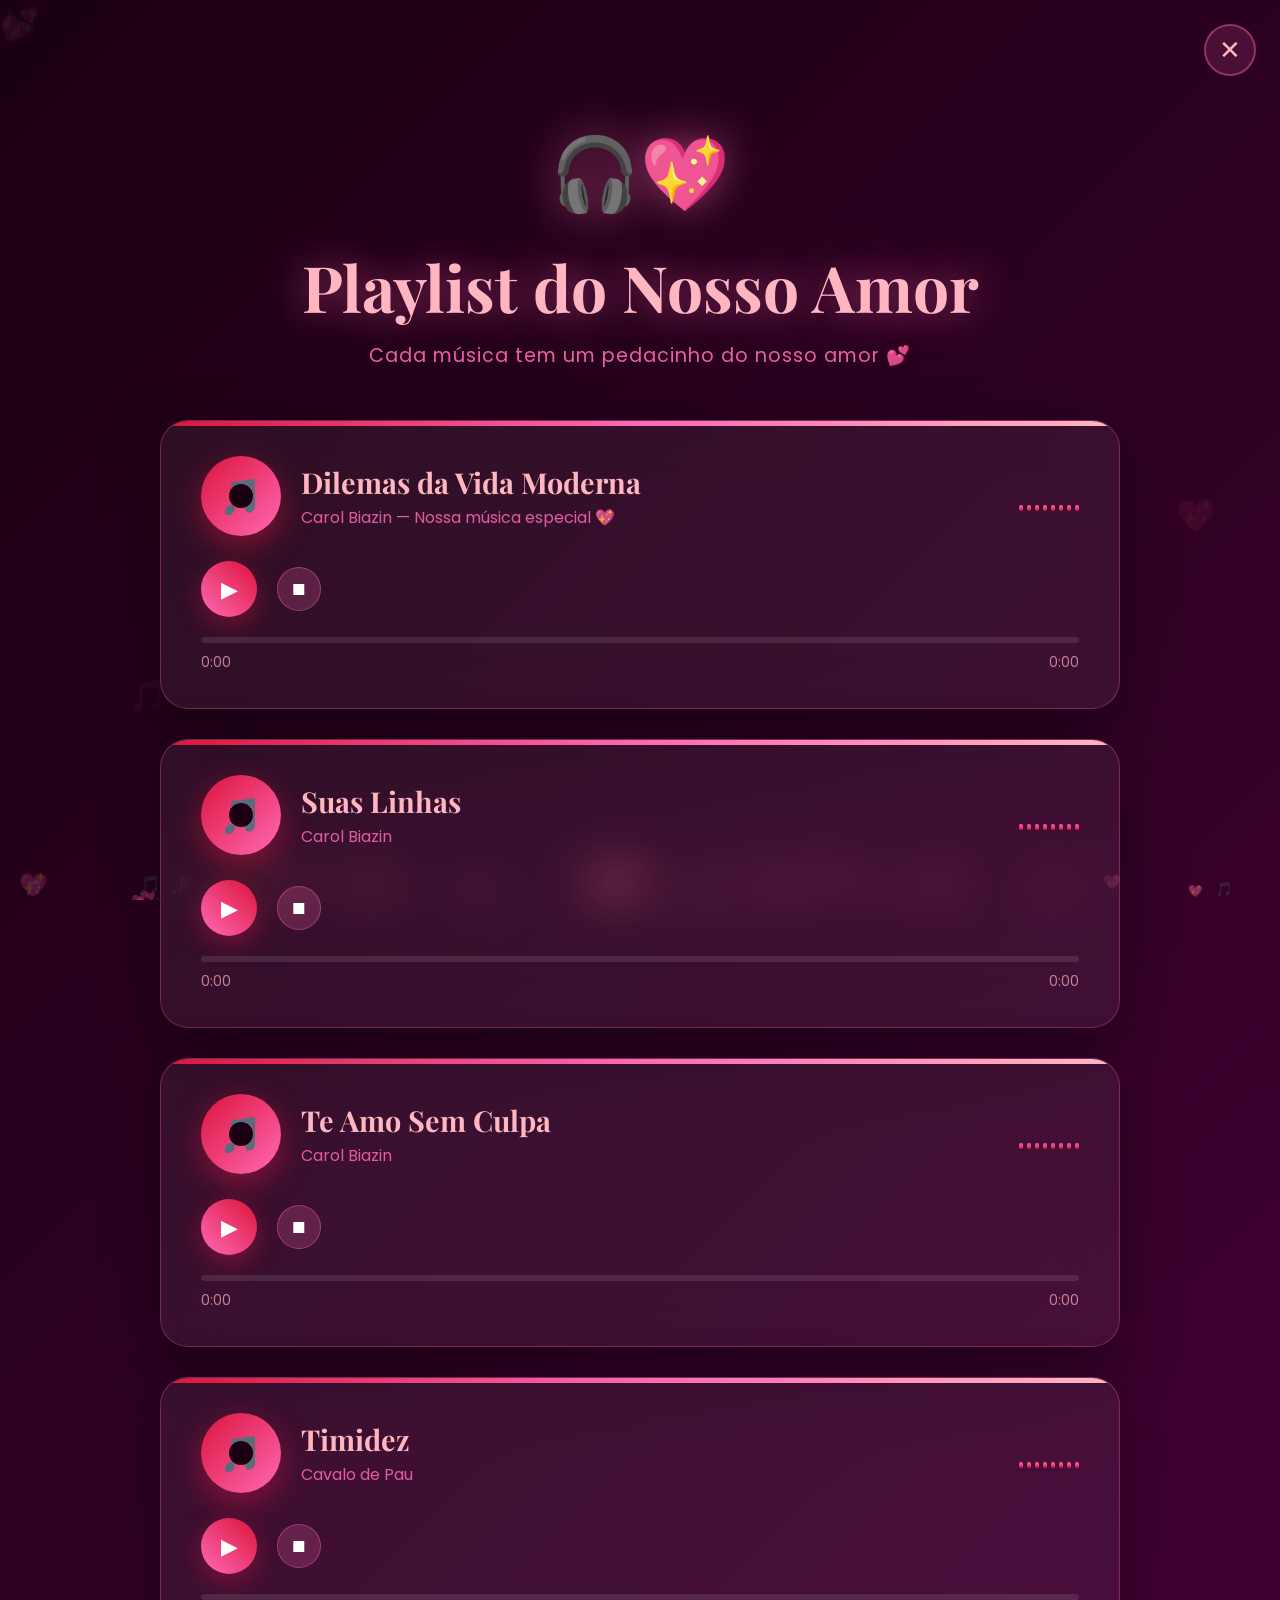
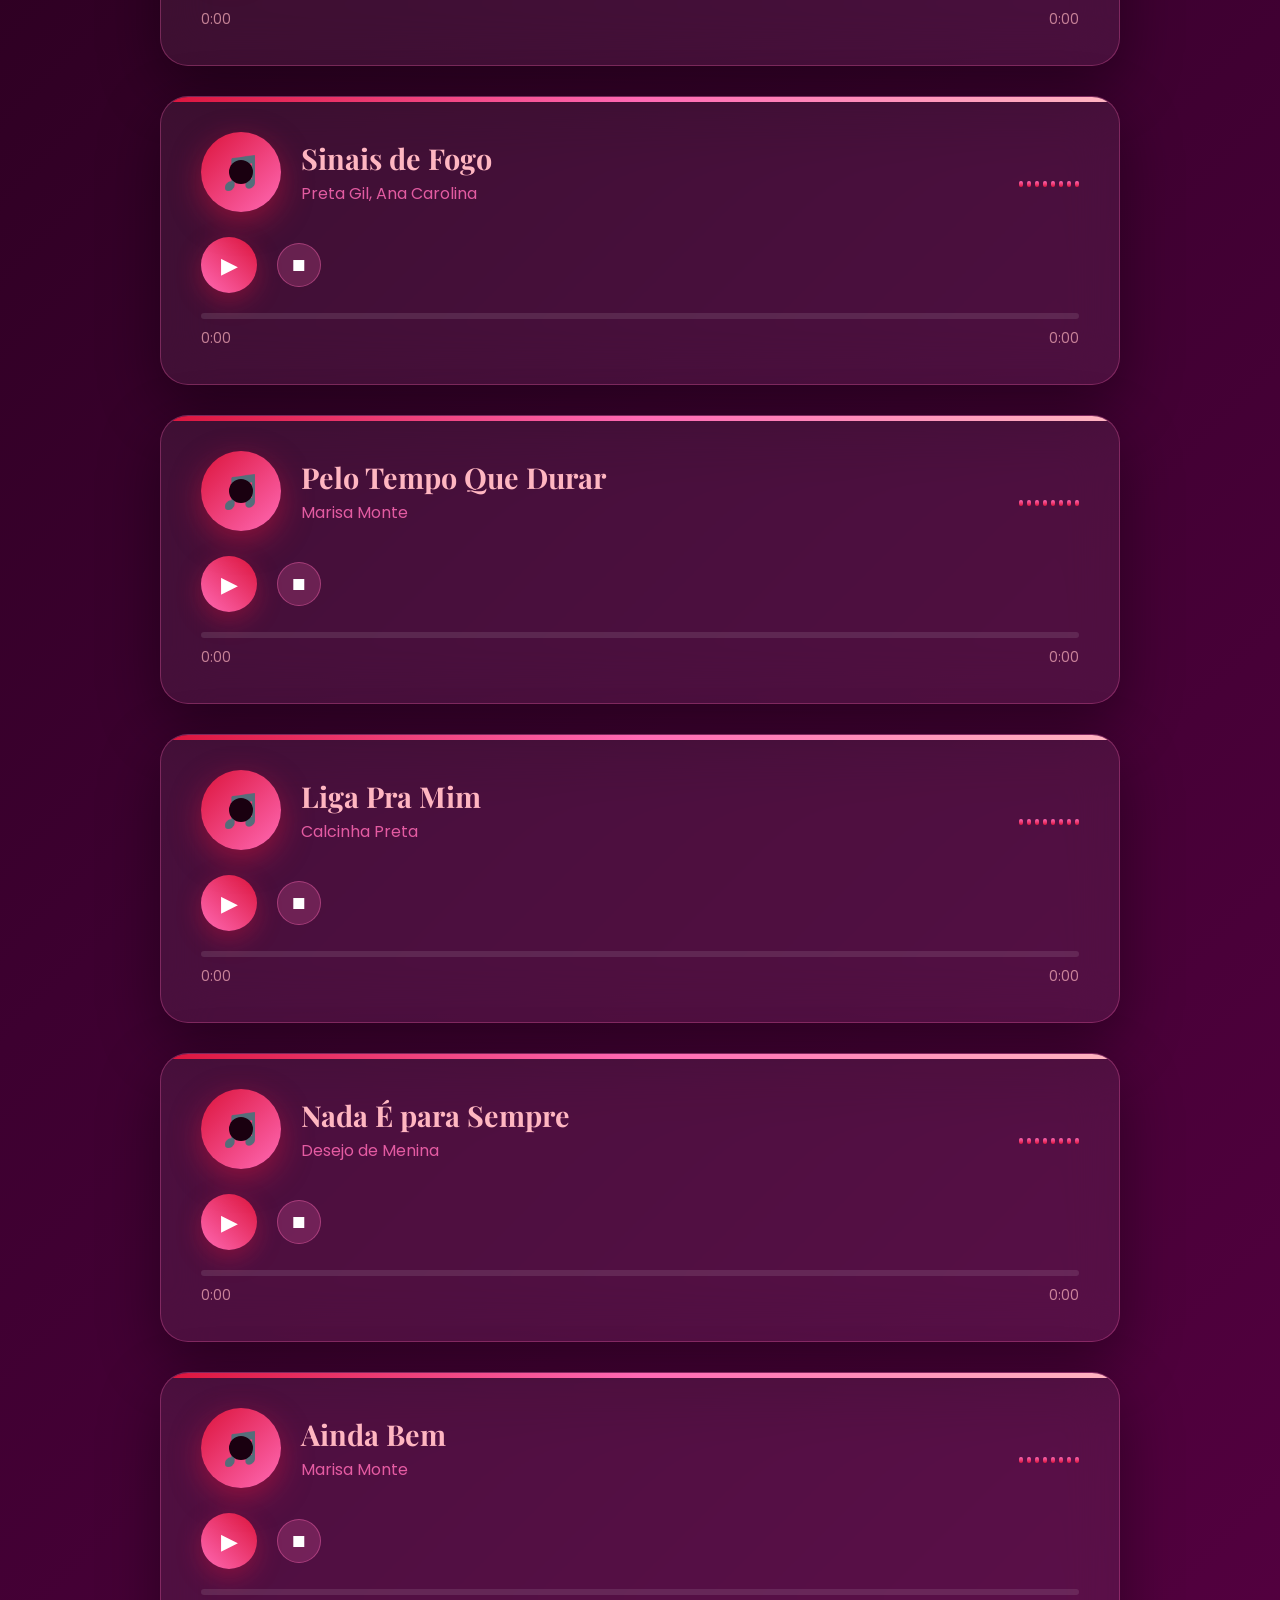
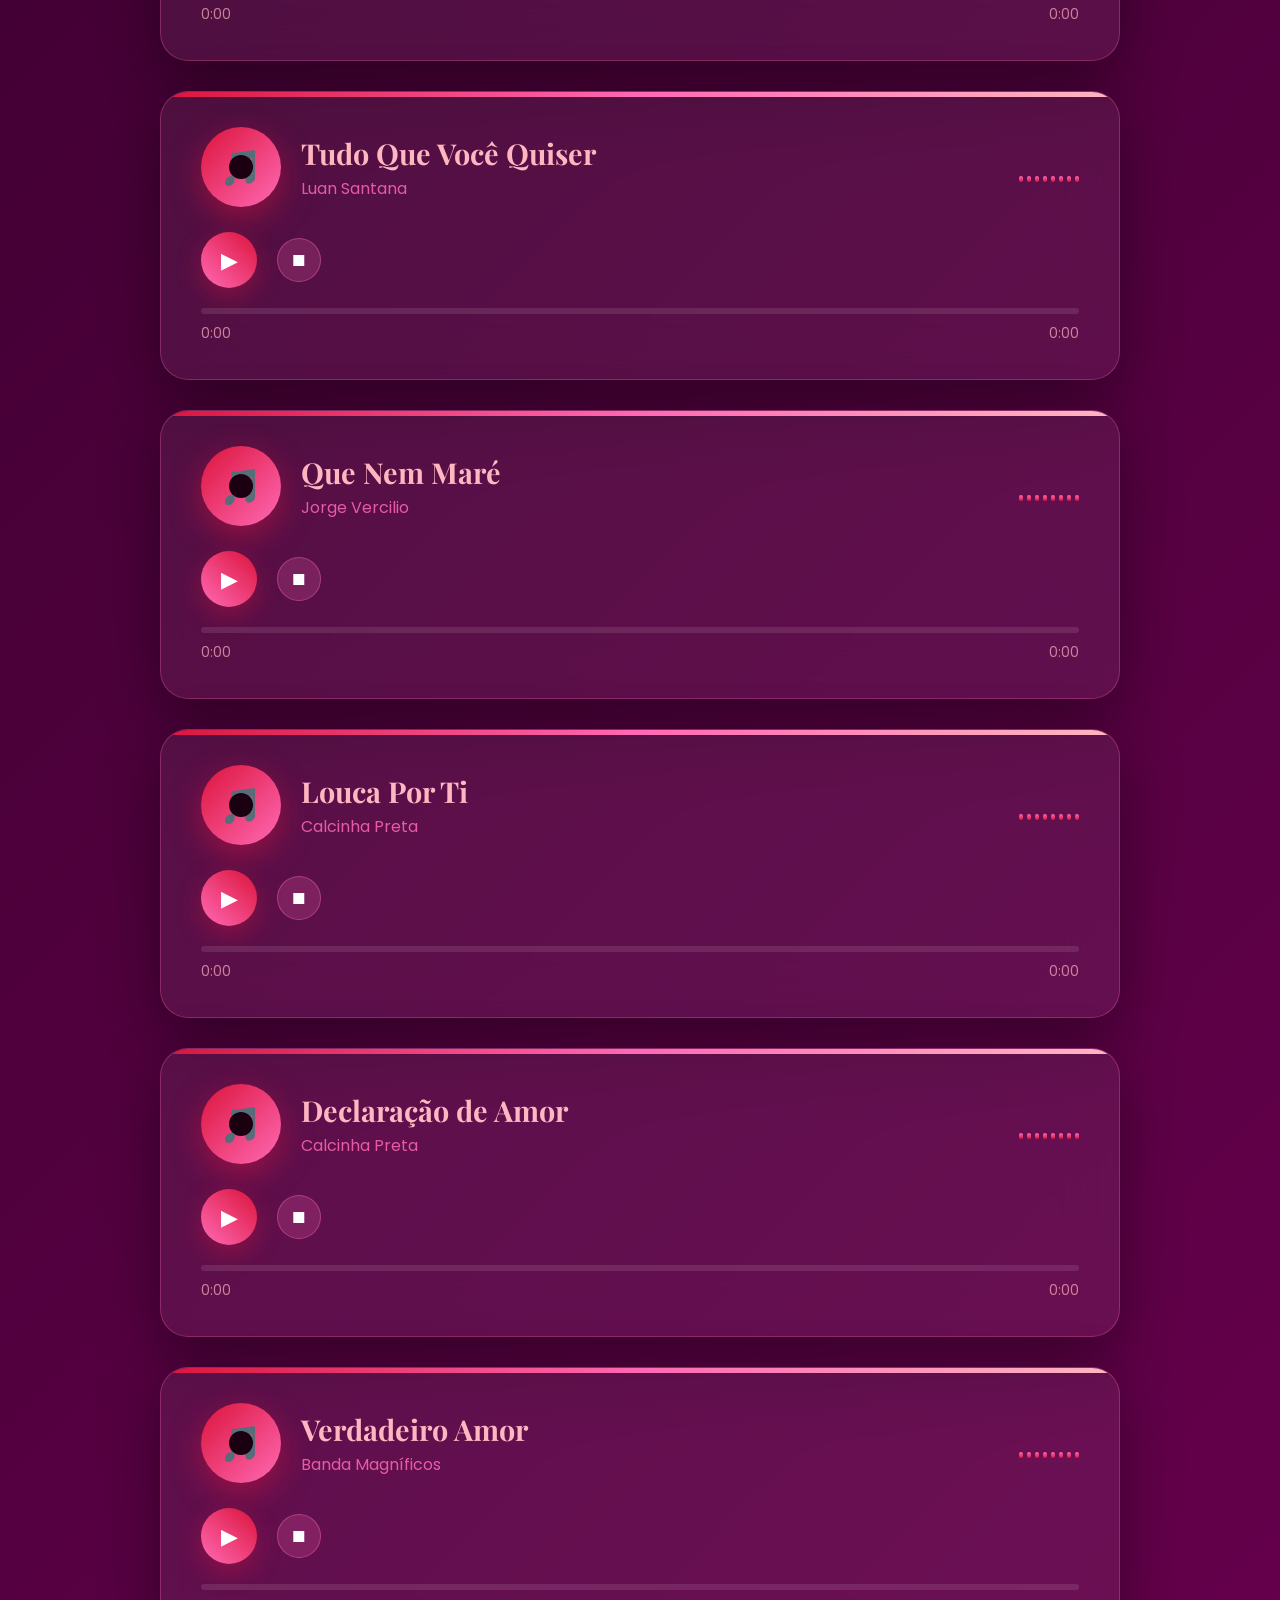
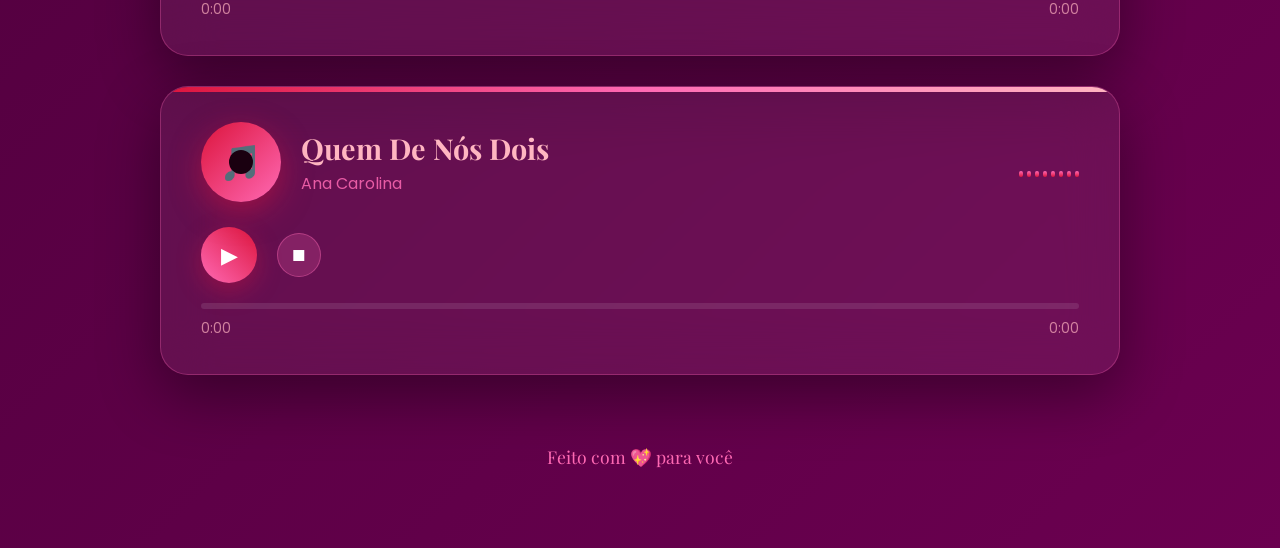
==== playlist-carol-biazin.html @ d5784781 "Add files via upload" ====
<!DOCTYPE html>
<html lang="pt-BR">
<head>
    <meta charset="UTF-8">
    <meta name="viewport" content="width=device-width, initial-scale=1.0">
    <title>Playlist do Nosso Amor 🎵💖</title>
    <link href="https://fonts.googleapis.com/css2?family=Playfair+Display:wght@400;700&family=Poppins:wght@300;400;600&display=swap" rel="stylesheet">
    <style>
        * {
            margin: 0;
            padding: 0;
            box-sizing: border-box;
        }

        body {  
            font-family: 'Poppins', sans-serif;
            background: linear-gradient(135deg, #1a0010 0%, #3d0030 40%, #6b0050 100%);
            min-height: 100vh;
            overflow-x: hidden;
            position: relative;
            color: #FFE4E1;
        }

        #bg-canvas {
            position: fixed;
            top: 0;
            left: 0;
            width: 100%;
            height: 100%;
            z-index: 0;
            pointer-events: none;
        }

        .container {
            position: relative;
            z-index: 2;
            max-width: 1000px;
            margin: 0 auto;
            padding: 40px 20px;
        }

        .close-btn {
            position: fixed;
            top: 24px;
            right: 24px;
            width: 52px;
            height: 52px;
            border-radius: 50%;
            background: rgba(255, 105, 180, 0.15);
            border: 2px solid rgba(255, 105, 180, 0.4);
            color: #FFB6C1;
            font-size: 1.6rem;
            cursor: pointer;
            display: flex;
            align-items: center;
            justify-content: center;
            transition: all 0.35s cubic-bezier(0.4, 0, 0.2, 1);
            z-index: 100;
            text-decoration: none;
            backdrop-filter: blur(10px);
        }

        .close-btn:hover {
            background: rgba(220, 20, 60, 0.4);
            border-color: rgba(255, 105, 180, 0.8);
            transform: scale(1.15) rotate(90deg);
            box-shadow: 0 0 30px rgba(220, 20, 60, 0.5);
            color: #fff;
        }

        .playlist-header {
            text-align: center;
            padding: 80px 20px 50px;
            animation: fadeInDown 1s ease both;
        }

        .playlist-header h1 {
            font-family: 'Playfair Display', serif;
            font-size: clamp(2.5rem, 7vw, 4rem);
            color: #FFB6C1;
            text-shadow: 0 0 40px rgba(255, 105, 180, 0.6);
            margin-bottom: 12px;
        }

        .playlist-header p {
            font-size: 1.2rem;
            color: #FF69B4;
            opacity: 0.9;
            letter-spacing: 1px;
        }

        .heart-icon {
            font-size: 4.5rem;
            margin-bottom: 16px;
            animation: heartbeat 1.5s ease-in-out infinite;
            display: inline-block;
            filter: drop-shadow(0 0 20px rgba(255, 105, 180, 0.5));
        }

        @keyframes heartbeat {
            0%, 100% { transform: scale(1); }
            25% { transform: scale(1.15); }
            50% { transform: scale(1); }
            75% { transform: scale(1.08); }
        }

        @keyframes fadeInDown {
            from { opacity: 0; transform: translateY(-30px); }
            to { opacity: 1; transform: translateY(0); }
        }

        .featured-player {
            background: rgba(255, 255, 255, 0.06);
            backdrop-filter: blur(25px);
            border-radius: 28px;
            border: 1px solid rgba(255, 105, 180, 0.3);
            padding: 35px 40px;
            margin-bottom: 30px;
            animation: fadeInUp 0.9s 0.15s ease both;
            position: relative;
            overflow: hidden;
            box-shadow: 0 20px 60px rgba(0, 0, 0, 0.4);
        }

        .featured-player::before {
            content: '';
            position: absolute;
            top: 0;
            left: 0;
            right: 0;
            height: 5px;
            background: linear-gradient(90deg, #DC143C, #FF69B4, #FFB6C1, #FF69B4, #DC143C);
            background-size: 200% 100%;
            animation: shimmer 3s linear infinite;
        }

        @keyframes shimmer {
            0% { background-position: 200% 0; }
            100% { background-position: -200% 0; }
        }

        .featured-header {
            display: flex;
            align-items: center;
            gap: 20px;
            margin-bottom: 25px;
        }

        .featured-disc {
            width: 80px;
            height: 80px;
            border-radius: 50%;
            background: linear-gradient(135deg, #DC143C, #FF69B4);
            display: flex;
            align-items: center;
            justify-content: center;
            font-size: 2.2rem;
            box-shadow: 0 10px 30px rgba(220, 20, 60, 0.5);
            animation: spin 8s linear infinite;
            animation-play-state: paused;
            position: relative;
            flex-shrink: 0;
        }

        .featured-disc::after {
            content: '';
            position: absolute;
            width: 24px;
            height: 24px;
            border-radius: 50%;
            background: #1a0010;
        }

        .featured-disc.playing {
            animation-play-state: running;
        }

        @keyframes spin {
            from { transform: rotate(0deg); }
            to { transform: rotate(360deg); }
        }

        .featured-info h2 {
            font-family: 'Playfair Display', serif;
            font-size: 1.8rem;
            color: #FFB6C1;
            margin-bottom: 4px;
        }

        .featured-info p {
            color: #FF69B4;
            font-size: 1rem;
            opacity: 0.85;
        }

        .player-controls {
            display: flex;
            align-items: center;
            gap: 20px;
            margin-bottom: 20px;
        }

        .control-btn {
            width: 56px;
            height: 56px;
            border-radius: 50%;
            border: none;
            cursor: pointer;
            display: flex;
            align-items: center;
            justify-content: center;
            font-size: 1.4rem;
            transition: all 0.3s cubic-bezier(0.4, 0, 0.2, 1);
            background: linear-gradient(45deg, #FF69B4, #DC143C);
            color: white;
            box-shadow: 0 8px 25px rgba(220, 20, 60, 0.4);
        }

        .control-btn:hover {
            transform: scale(1.15);
            box-shadow: 0 12px 35px rgba(220, 20, 60, 0.6);
        }

        .control-btn:active {
            transform: scale(0.95);
        }

        .control-btn.secondary {
            width: 44px;
            height: 44px;
            font-size: 1.1rem;
            background: rgba(255, 105, 180, 0.2);
            border: 1px solid rgba(255, 105, 180, 0.4);
            box-shadow: none;
        }

        .control-btn.secondary:hover {
            background: rgba(220, 20, 60, 0.4);
            transform: scale(1.1);
        }

        .progress-container {
            width: 100%;
            height: 6px;
            background: rgba(255, 255, 255, 0.1);
            border-radius: 10px;
            overflow: hidden;
            cursor: pointer;
            position: relative;
        }

        .progress-bar {
            height: 100%;
            width: 0%;
            background: linear-gradient(90deg, #DC143C, #FF69B4);
            border-radius: 10px;
            transition: width 0.1s linear;
            position: relative;
        }

        .progress-bar::after {
            content: '';
            position: absolute;
            right: -6px;
            top: 50%;
            transform: translateY(-50%);
            width: 12px;
            height: 12px;
            border-radius: 50%;
            background: #FFB6C1;
            box-shadow: 0 0 10px rgba(255, 105, 180, 0.8);
            opacity: 0;
            transition: opacity 0.3s;
        }

        .progress-container:hover .progress-bar::after {
            opacity: 1;
        }

        .time-display {
            display: flex;
            justify-content: space-between;
            margin-top: 10px;
            font-size: 0.85rem;
            color: rgba(255, 179, 193, 0.7);
        }

        .visualizer {
            display: flex;
            align-items: flex-end;
            gap: 4px;
            height: 30px;
            margin-left: auto;
        }

        .bar {
            width: 4px;
            background: linear-gradient(to top, #DC143C, #FF69B4);
            border-radius: 4px;
            transition: height 0.15s ease;
            height: 6px;
        }

        .float-deco {
            position: fixed;
            font-size: 2rem;
            opacity: 0.08;
            pointer-events: none;
            z-index: 1;
            animation: float 8s ease-in-out infinite;
        }

        .float-deco:nth-child(1) { top: 10%; left: 5%; animation-delay: 0s; }
        .float-deco:nth-child(2) { top: 30%; right: 8%; animation-delay: 2s; }
        .float-deco:nth-child(3) { bottom: 20%; left: 10%; animation-delay: 4s; }
        .float-deco:nth-child(4) { bottom: 40%; right: 5%; animation-delay: 6s; }

        @keyframes float {
            0%, 100% { transform: translateY(0) rotate(0deg); }
            50% { transform: translateY(-30px) rotate(10deg); }
        }

        @keyframes fadeInUp {
            from { opacity: 0; transform: translateY(40px); }
            to { opacity: 1; transform: translateY(0); }
        }

        .page-footer {
            text-align: center;
            padding: 40px 20px;
            font-family: 'Playfair Display', serif;
            color: #FF69B4;
            font-size: 1.1rem;
            opacity: 0.7;
            animation: fadeInUp 1s 0.6s ease both;
        }

        @media (max-width: 768px) {
            .playlist-header {
                padding: 70px 16px 30px;
            }
            .container {
                padding: 20px 16px;
            }
            .featured-player {
                padding: 24px;
            }
            .featured-header {
                gap: 15px;
            }
            .featured-disc {
                width: 60px;
                height: 60px;
                font-size: 1.8rem;
            }
            .featured-info h2 {
                font-size: 1.4rem;
            }
            .close-btn {
                width: 44px;
                height: 44px;
                font-size: 1.3rem;
                top: 16px;
                right: 16px;
            }
        }
    </style>
</head>
<body>
    <canvas id="bg-canvas"></canvas>

    <a href="index.html" class="close-btn" title="Fechar">✕</a>

    <div class="float-deco">🎵</div>
    <div class="float-deco">💖</div>
    <div class="float-deco">🎶</div>
    <div class="float-deco">💕</div>

    <div class="container">
        <header class="playlist-header">
            <div class="heart-icon">🎧💖</div>
            <h1>Playlist do Nosso Amor</h1>
            <p>Cada música tem um pedacinho do nosso amor 💕</p>
        </header>

        <!-- Cada player agora usa classe "audio-player-block" em vez de IDs duplicados -->

        <section class="featured-player audio-player-block">
            <div class="featured-header">
                <div class="featured-disc">🎵</div>
                <div class="featured-info">
                    <h2>Dilemas da Vida Moderna</h2>
                    <p>Carol Biazin — Nossa música especial 💖</p>
                </div>
                <div class="visualizer">
                    <div class="bar"></div><div class="bar"></div><div class="bar"></div>
                    <div class="bar"></div><div class="bar"></div><div class="bar"></div>
                    <div class="bar"></div><div class="bar"></div>
                </div>
            </div>
            <div class="player-controls">
                <button class="control-btn play-pause-btn">▶</button>
                <button class="control-btn secondary stop-btn">⏹</button>
            </div>
            <div class="progress-container">
                <div class="progress-bar"></div>
            </div>
            <div class="time-display">
                <span class="current-time">0:00</span>
                <span class="duration-time">0:00</span>
            </div>
            <audio class="audio-el" src="./assets/musica1.mp3" preload="metadata"></audio>
        </section>

        <section class="featured-player audio-player-block">
            <div class="featured-header">
                <div class="featured-disc">🎵</div>
                <div class="featured-info">
                    <h2>Suas Linhas</h2>
                    <p>Carol Biazin</p>
                </div>
                <div class="visualizer">
                    <div class="bar"></div><div class="bar"></div><div class="bar"></div>
                    <div class="bar"></div><div class="bar"></div><div class="bar"></div>
                    <div class="bar"></div><div class="bar"></div>
                </div>
            </div>
            <div class="player-controls">
                <button class="control-btn play-pause-btn">▶</button>
                <button class="control-btn secondary stop-btn">⏹</button>
            </div>
            <div class="progress-container">
                <div class="progress-bar"></div>
            </div>
            <div class="time-display">
                <span class="current-time">0:00</span>
                <span class="duration-time">0:00</span>
            </div>
            <audio class="audio-el" src="./assets/YouTube_Carol-Biazin-Suas-Linhas_Media_Yb9rPuGVSrU_009_128k.mp3" preload="metadata"></audio>
        </section>

        <section class="featured-player audio-player-block">
            <div class="featured-header">
                <div class="featured-disc">🎵</div>
                <div class="featured-info">
                    <h2>Te Amo Sem Culpa</h2>
                    <p>Carol Biazin</p>
                </div>
                <div class="visualizer">
                    <div class="bar"></div><div class="bar"></div><div class="bar"></div>
                    <div class="bar"></div><div class="bar"></div><div class="bar"></div>
                    <div class="bar"></div><div class="bar"></div>
                </div>
            </div>
            <div class="player-controls">
                <button class="control-btn play-pause-btn">▶</button>
                <button class="control-btn secondary stop-btn">⏹</button>
            </div>
            <div class="progress-container">
                <div class="progress-bar"></div>
            </div>
            <div class="time-display">
                <span class="current-time">0:00</span>
                <span class="duration-time">0:00</span>
            </div>
            <audio class="audio-el" src="./assets/YouTube_Carol-Biazin-TE-AMO-SEM-CULPA_Media_8KY7Mg9UU-k_009_128k.mp3" preload="metadata"></audio>
        </section>

        <section class="featured-player audio-player-block">
            <div class="featured-header">
                <div class="featured-disc">🎵</div>
                <div class="featured-info">
                    <h2>Timidez</h2>
                    <p>Cavalo de Pau</p>
                </div>
                <div class="visualizer">
                    <div class="bar"></div><div class="bar"></div><div class="bar"></div>
                    <div class="bar"></div><div class="bar"></div><div class="bar"></div>
                    <div class="bar"></div><div class="bar"></div>
                </div>
            </div>
            <div class="player-controls">
                <button class="control-btn play-pause-btn">▶</button>
                <button class="control-btn secondary stop-btn">⏹</button>
            </div>
            <div class="progress-container">
                <div class="progress-bar"></div>
            </div>
            <div class="time-display">
                <span class="current-time">0:00</span>
                <span class="duration-time">0:00</span>
            </div>
            <audio class="audio-el" src="./assets/Timidez - Cavalo de Pau (128k).mp3" preload="metadata"></audio>
        </section>

        <section class="featured-player audio-player-block">
            <div class="featured-header">
                <div class="featured-disc">🎵</div>
                <div class="featured-info">
                    <h2>Sinais de Fogo</h2>
                    <p>Preta Gil, Ana Carolina</p>
                </div>
                <div class="visualizer">
                    <div class="bar"></div><div class="bar"></div><div class="bar"></div>
                    <div class="bar"></div><div class="bar"></div><div class="bar"></div>
                    <div class="bar"></div><div class="bar"></div>
                </div>
            </div>
            <div class="player-controls">
                <button class="control-btn play-pause-btn">▶</button>
                <button class="control-btn secondary stop-btn">⏹</button>
            </div>
            <div class="progress-container">
                <div class="progress-bar"></div>
            </div>
            <div class="time-display">
                <span class="current-time">0:00</span>
                <span class="duration-time">0:00</span>
            </div>
            <audio class="audio-el" src="./assets/Preta Gil, Ana Carolina - Sinais De Fogo - Preta Gil (128k).mp3" preload="metadata"></audio>
        </section>

        <section class="featured-player audio-player-block">
            <div class="featured-header">
                <div class="featured-disc">🎵</div>
                <div class="featured-info">
                    <h2>Pelo Tempo Que Durar</h2>
                    <p>Marisa Monte</p>
                </div>
                <div class="visualizer">
                    <div class="bar"></div><div class="bar"></div><div class="bar"></div>
                    <div class="bar"></div><div class="bar"></div><div class="bar"></div>
                    <div class="bar"></div><div class="bar"></div>
                </div>
            </div>
            <div class="player-controls">
                <button class="control-btn play-pause-btn">▶</button>
                <button class="control-btn secondary stop-btn">⏹</button>
            </div>
            <div class="progress-container">
                <div class="progress-bar"></div>
            </div>
            <div class="time-display">
                <span class="current-time">0:00</span>
                <span class="duration-time">0:00</span>
            </div>
            <audio class="audio-el" src="./assets/Pelo Tempo Que Durar - MARISAMONTE (128k).mp3" preload="metadata"></audio>
        </section>

        <section class="featured-player audio-player-block">
            <div class="featured-header">
                <div class="featured-disc">🎵</div>
                <div class="featured-info">
                    <h2>Liga Pra Mim</h2>
                    <p>Calcinha Preta</p>
                </div>
                <div class="visualizer">
                    <div class="bar"></div><div class="bar"></div><div class="bar"></div>
                    <div class="bar"></div><div class="bar"></div><div class="bar"></div>
                    <div class="bar"></div><div class="bar"></div>
                </div>
            </div>
            <div class="player-controls">
                <button class="control-btn play-pause-btn">▶</button>
                <button class="control-btn secondary stop-btn">⏹</button>
            </div>
            <div class="progress-container">
                <div class="progress-bar"></div>
            </div>
            <div class="time-display">
                <span class="current-time">0:00</span>
                <span class="duration-time">0:00</span>
            </div>
            <audio class="audio-el" src="./assets/Paulinha & Marlus - Liga Pra Mim (Ao Vivo Em Montes Claros 2013) (VIDEO) - Arquivos Calcinha Preta (128k).mp3" preload="metadata"></audio>
        </section>

        <section class="featured-player audio-player-block">
            <div class="featured-header">
                <div class="featured-disc">🎵</div>
                <div class="featured-info">
                    <h2>Nada É para Sempre</h2>
                    <p>Desejo de Menina</p>
                </div>
                <div class="visualizer">
                    <div class="bar"></div><div class="bar"></div><div class="bar"></div>
                    <div class="bar"></div><div class="bar"></div><div class="bar"></div>
                    <div class="bar"></div><div class="bar"></div>
                </div>
            </div>
            <div class="player-controls">
                <button class="control-btn play-pause-btn">▶</button>
                <button class="control-btn secondary stop-btn">⏹</button>
            </div>
            <div class="progress-container">
                <div class="progress-bar"></div>
            </div>
            <div class="time-display">
                <span class="current-time">0:00</span>
                <span class="duration-time">0:00</span>
            </div>
            <audio class="audio-el" src="./assets/musica2.mp3" preload="metadata"></audio>
        </section>

        <section class="featured-player audio-player-block">
            <div class="featured-header">
                <div class="featured-disc">🎵</div>
                <div class="featured-info">
                    <h2>Ainda Bem</h2>
                    <p>Marisa Monte</p>
                </div>
                <div class="visualizer">
                    <div class="bar"></div><div class="bar"></div><div class="bar"></div>
                    <div class="bar"></div><div class="bar"></div><div class="bar"></div>
                    <div class="bar"></div><div class="bar"></div>
                </div>
            </div>
            <div class="player-controls">
                <button class="control-btn play-pause-btn">▶</button>
                <button class="control-btn secondary stop-btn">⏹</button>
            </div>
            <div class="progress-container">
                <div class="progress-bar"></div>
            </div>
            <div class="time-display">
                <span class="current-time">0:00</span>
                <span class="duration-time">0:00</span>
            </div>
            <audio class="audio-el" src="./assets/Marisa Monte - Ainda Bem - MARISAMONTE (128k).mp3" preload="metadata"></audio>
        </section>

        <section class="featured-player audio-player-block">
            <div class="featured-header">
                <div class="featured-disc">🎵</div>
                <div class="featured-info">
                    <h2>Tudo Que Você Quiser</h2>
                    <p>Luan Santana</p>
                </div>
                <div class="visualizer">
                    <div class="bar"></div><div class="bar"></div><div class="bar"></div>
                    <div class="bar"></div><div class="bar"></div><div class="bar"></div>
                    <div class="bar"></div><div class="bar"></div>
                </div>
            </div>
            <div class="player-controls">
                <button class="control-btn play-pause-btn">▶</button>
                <button class="control-btn secondary stop-btn">⏹</button>
            </div>
            <div class="progress-container">
                <div class="progress-bar"></div>
            </div>
            <div class="time-display">
                <span class="current-time">0:00</span>
                <span class="duration-time">0:00</span>
            </div>
            <audio class="audio-el" src="./assets/musica3.mp3" preload="metadata"></audio>
        </section>

        <section class="featured-player audio-player-block">
            <div class="featured-header">
                <div class="featured-disc">🎵</div>
                <div class="featured-info">
                    <h2>Que Nem Maré</h2>
                    <p>Jorge Vercilio</p>
                </div>
                <div class="visualizer">
                    <div class="bar"></div><div class="bar"></div><div class="bar"></div>
                    <div class="bar"></div><div class="bar"></div><div class="bar"></div>
                    <div class="bar"></div><div class="bar"></div>
                </div>
            </div>
            <div class="player-controls">
                <button class="control-btn play-pause-btn">▶</button>
                <button class="control-btn secondary stop-btn">⏹</button>
            </div>
            <div class="progress-container">
                <div class="progress-bar"></div>
            </div>
            <div class="time-display">
                <span class="current-time">0:00</span>
                <span class="duration-time">0:00</span>
            </div>
            <audio class="audio-el" src="./assets/musica4.mp3" preload="metadata"></audio>
        </section>

        <section class="featured-player audio-player-block">
            <div class="featured-header">
                <div class="featured-disc">🎵</div>
                <div class="featured-info">
                    <h2>Louca Por Ti</h2>
                    <p>Calcinha Preta</p>
                </div>
                <div class="visualizer">
                    <div class="bar"></div><div class="bar"></div><div class="bar"></div>
                    <div class="bar"></div><div class="bar"></div><div class="bar"></div>
                    <div class="bar"></div><div class="bar"></div>
                </div>
            </div>
            <div class="player-controls">
                <button class="control-btn play-pause-btn">▶</button>
                <button class="control-btn secondary stop-btn">⏹</button>
            </div>
            <div class="progress-container">
                <div class="progress-bar"></div>
            </div>
            <div class="time-display">
                <span class="current-time">0:00</span>
                <span class="duration-time">0:00</span>
            </div>
            <audio class="audio-el" src="./assets/musica5.mp3" preload="metadata"></audio>
        </section>

        <section class="featured-player audio-player-block">
            <div class="featured-header">
                <div class="featured-disc">🎵</div>
                <div class="featured-info">
                    <h2>Declaração de Amor</h2>
                    <p>Calcinha Preta</p>
                </div>
                <div class="visualizer">
                    <div class="bar"></div><div class="bar"></div><div class="bar"></div>
                    <div class="bar"></div><div class="bar"></div><div class="bar"></div>
                    <div class="bar"></div><div class="bar"></div>
                </div>
            </div>
            <div class="player-controls">
                <button class="control-btn play-pause-btn">▶</button>
                <button class="control-btn secondary stop-btn">⏹</button>
            </div>
            <div class="progress-container">
                <div class="progress-bar"></div>
            </div>
            <div class="time-display">
                <span class="current-time">0:00</span>
                <span class="duration-time">0:00</span>
            </div>
            <audio class="audio-el" src="./assets/musica6.mp3" preload="metadata"></audio>
        </section>

        <section class="featured-player audio-player-block">
            <div class="featured-header">
                <div class="featured-disc">🎵</div>
                <div class="featured-info">
                    <h2>Verdadeiro Amor</h2>
                    <p>Banda Magníficos</p>
                </div>
                <div class="visualizer">
                    <div class="bar"></div><div class="bar"></div><div class="bar"></div>
                    <div class="bar"></div><div class="bar"></div><div class="bar"></div>
                    <div class="bar"></div><div class="bar"></div>
                </div>
            </div>
            <div class="player-controls">
                <button class="control-btn play-pause-btn">▶</button>
                <button class="control-btn secondary stop-btn">⏹</button>
            </div>
            <div class="progress-container">
                <div class="progress-bar"></div>
            </div>
            <div class="time-display">
                <span class="current-time">0:00</span>
                <span class="duration-time">0:00</span>
            </div>
            <audio class="audio-el" src="./assets/musica7.mp3" preload="metadata"></audio>
        </section>

        <section class="featured-player audio-player-block">
            <div class="featured-header">
                <div class="featured-disc">🎵</div>
                <div class="featured-info">
                    <h2>Quem De Nós Dois</h2>
                    <p>Ana Carolina</p>
                </div>
                <div class="visualizer">
                    <div class="bar"></div><div class="bar"></div><div class="bar"></div>
                    <div class="bar"></div><div class="bar"></div><div class="bar"></div>
                    <div class="bar"></div><div class="bar"></div>
                </div>
            </div>
            <div class="player-controls">
                <button class="control-btn play-pause-btn">▶</button>
                <button class="control-btn secondary stop-btn">⏹</button>
            </div>
            <div class="progress-container">
                <div class="progress-bar"></div>
            </div>
            <div class="time-display">
                <span class="current-time">0:00</span>
                <span class="duration-time">0:00</span>
            </div>
            <audio class="audio-el" src="./assets/musica8.mp3" preload="metadata"></audio>
        </section>

        <footer class="page-footer">
            Feito com 💖 para você
        </footer>
    </div>

    <script>
        // ===== INICIALIZA CADA PLAYER INDEPENDENTEMENTE =====
        function formatTime(seconds) {
            const mins = Math.floor(seconds / 60);
            const secs = Math.floor(seconds % 60);
            return `${mins}:${secs.toString().padStart(2, '0')}`;
        }

        document.querySelectorAll('.audio-player-block').forEach(function(block) {
            const audio         = block.querySelector('.audio-el');
            const playPauseBtn  = block.querySelector('.play-pause-btn');
            const stopBtn       = block.querySelector('.stop-btn');
            const progressBar   = block.querySelector('.progress-bar');
            const progressCont  = block.querySelector('.progress-container');
            const currentTimeEl = block.querySelector('.current-time');
            const durationEl    = block.querySelector('.duration-time');
            const disc          = block.querySelector('.featured-disc');
            const bars          = block.querySelectorAll('.bar');

            let isPlaying = false;
            let vizInterval = null;

            function startVisualizer() {
                vizInterval = setInterval(function() {
                    bars.forEach(function(bar) {
                        bar.style.height = (Math.random() * 24 + 4) + 'px';
                    });
                }, 120);
            }

            function stopVisualizer() {
                clearInterval(vizInterval);
                bars.forEach(function(bar) { bar.style.height = '6px'; });
            }

            function pauseState() {
                playPauseBtn.innerHTML = '▶';
                disc.classList.remove('playing');
                isPlaying = false;
                stopVisualizer();
            }

            function playState() {
                playPauseBtn.innerHTML = '⏸';
                disc.classList.add('playing');
                isPlaying = true;
                startVisualizer();
            }

            // Pausa todos os outros players antes de tocar este
            function pauseAllOthers() {
                document.querySelectorAll('.audio-player-block').forEach(function(other) {
                    if (other === block) return;
                    const otherAudio = other.querySelector('.audio-el');
                    if (!otherAudio.paused) {
                        otherAudio.pause();
                        // Dispara evento para o outro player atualizar seu estado visual
                        otherAudio.dispatchEvent(new Event('externalpause'));
                    }
                });
            }

            playPauseBtn.addEventListener('click', function() {
                if (isPlaying) {
                    audio.pause();
                    pauseState();
                } else {
                    pauseAllOthers();
                    audio.play();
                    playState();
                }
            });

            stopBtn.addEventListener('click', function() {
                audio.pause();
                audio.currentTime = 0;
                pauseState();
            });

            audio.addEventListener('timeupdate', function() {
                if (audio.duration) {
                    progressBar.style.width = (audio.currentTime / audio.duration * 100) + '%';
                    currentTimeEl.textContent = formatTime(audio.currentTime);
                    durationEl.textContent = formatTime(audio.duration);
                }
            });

            audio.addEventListener('loadedmetadata', function() {
                durationEl.textContent = formatTime(audio.duration);
            });

            audio.addEventListener('ended', function() {
                pauseState();
            });

            // Evento customizado: outro player pediu para pausar este
            audio.addEventListener('externalpause', function() {
                pauseState();
            });

            progressCont.addEventListener('click', function(e) {
                if (!audio.duration) return;
                const rect = progressCont.getBoundingClientRect();
                audio.currentTime = ((e.clientX - rect.left) / rect.width) * audio.duration;
            });
        });

        // ===== BACKGROUND FLOATING HEARTS =====
        const canvas = document.getElementById('bg-canvas');
        const ctx = canvas.getContext('2d');
        let particles = [];

        function resizeCanvas() {
            canvas.width = window.innerWidth;
            canvas.height = window.innerHeight;
        }
        resizeCanvas();
        window.addEventListener('resize', resizeCanvas);

        class FloatingHeart {
            constructor() { this.reset(); }
            reset() {
                this.x = Math.random() * canvas.width;
                this.y = canvas.height + 20;
                this.size = Math.random() * 20 + 10;
                this.speedY = Math.random() * 1.5 + 0.5;
                this.speedX = (Math.random() - 0.5) * 0.8;
                this.opacity = Math.random() * 0.4 + 0.1;
                this.wobble = Math.random() * Math.PI * 2;
                this.wobbleSpeed = Math.random() * 0.02 + 0.01;
                this.life = 1;
            }
            update() {
                this.y -= this.speedY;
                this.wobble += this.wobbleSpeed;
                this.x += Math.sin(this.wobble) * 0.5 + this.speedX;
                this.life -= 0.002;
                if (this.y < -50 || this.life <= 0) this.reset();
            }
            draw() {
                ctx.save();
                ctx.globalAlpha = this.opacity * this.life;
                ctx.font = this.size + 'px Arial';
                ctx.fillText('💖', this.x, this.y);
                ctx.restore();
            }
        }

        class FloatingNote {
            constructor() { this.reset(); }
            reset() {
                this.x = Math.random() * canvas.width;
                this.y = canvas.height + 20;
                this.size = Math.random() * 16 + 12;
                this.speedY = Math.random() * 1.2 + 0.4;
                this.speedX = (Math.random() - 0.5) * 0.6;
                this.opacity = Math.random() * 0.3 + 0.08;
                this.wobble = Math.random() * Math.PI * 2;
                this.wobbleSpeed = Math.random() * 0.025 + 0.01;
                this.emoji = ['🎵','🎶','💕','✨'][Math.floor(Math.random() * 4)];
            }
            update() {
                this.y -= this.speedY;
                this.wobble += this.wobbleSpeed;
                this.x += Math.sin(this.wobble) * 0.4 + this.speedX;
                if (this.y < -50) this.reset();
            }
            draw() {
                ctx.save();
                ctx.globalAlpha = this.opacity;
                ctx.font = this.size + 'px Arial';
                ctx.fillText(this.emoji, this.x, this.y);
                ctx.restore();
            }
        }

        for (let i = 0; i < 30; i++) particles.push(new FloatingHeart());
        for (let i = 0; i < 20; i++) particles.push(new FloatingNote());

        function animate() {
            ctx.clearRect(0, 0, canvas.width, canvas.height);
            particles.forEach(p => { p.update(); p.draw(); });
            requestAnimationFrame(animate);
        }
        animate();

        document.addEventListener('mousemove', function(e) {
            if (Math.random() < 0.08) {
                const h = new FloatingHeart();
                h.x = e.clientX + (Math.random() - 0.5) * 60;
                h.y = e.clientY + (Math.random() - 0.5) * 60;
                h.speedY = Math.random() * 2 + 1;
                h.size = Math.random() * 15 + 8;
                particles.push(h);
                if (particles.length > 80) particles.shift();
            }
        });
    </script>
</body>
</html>
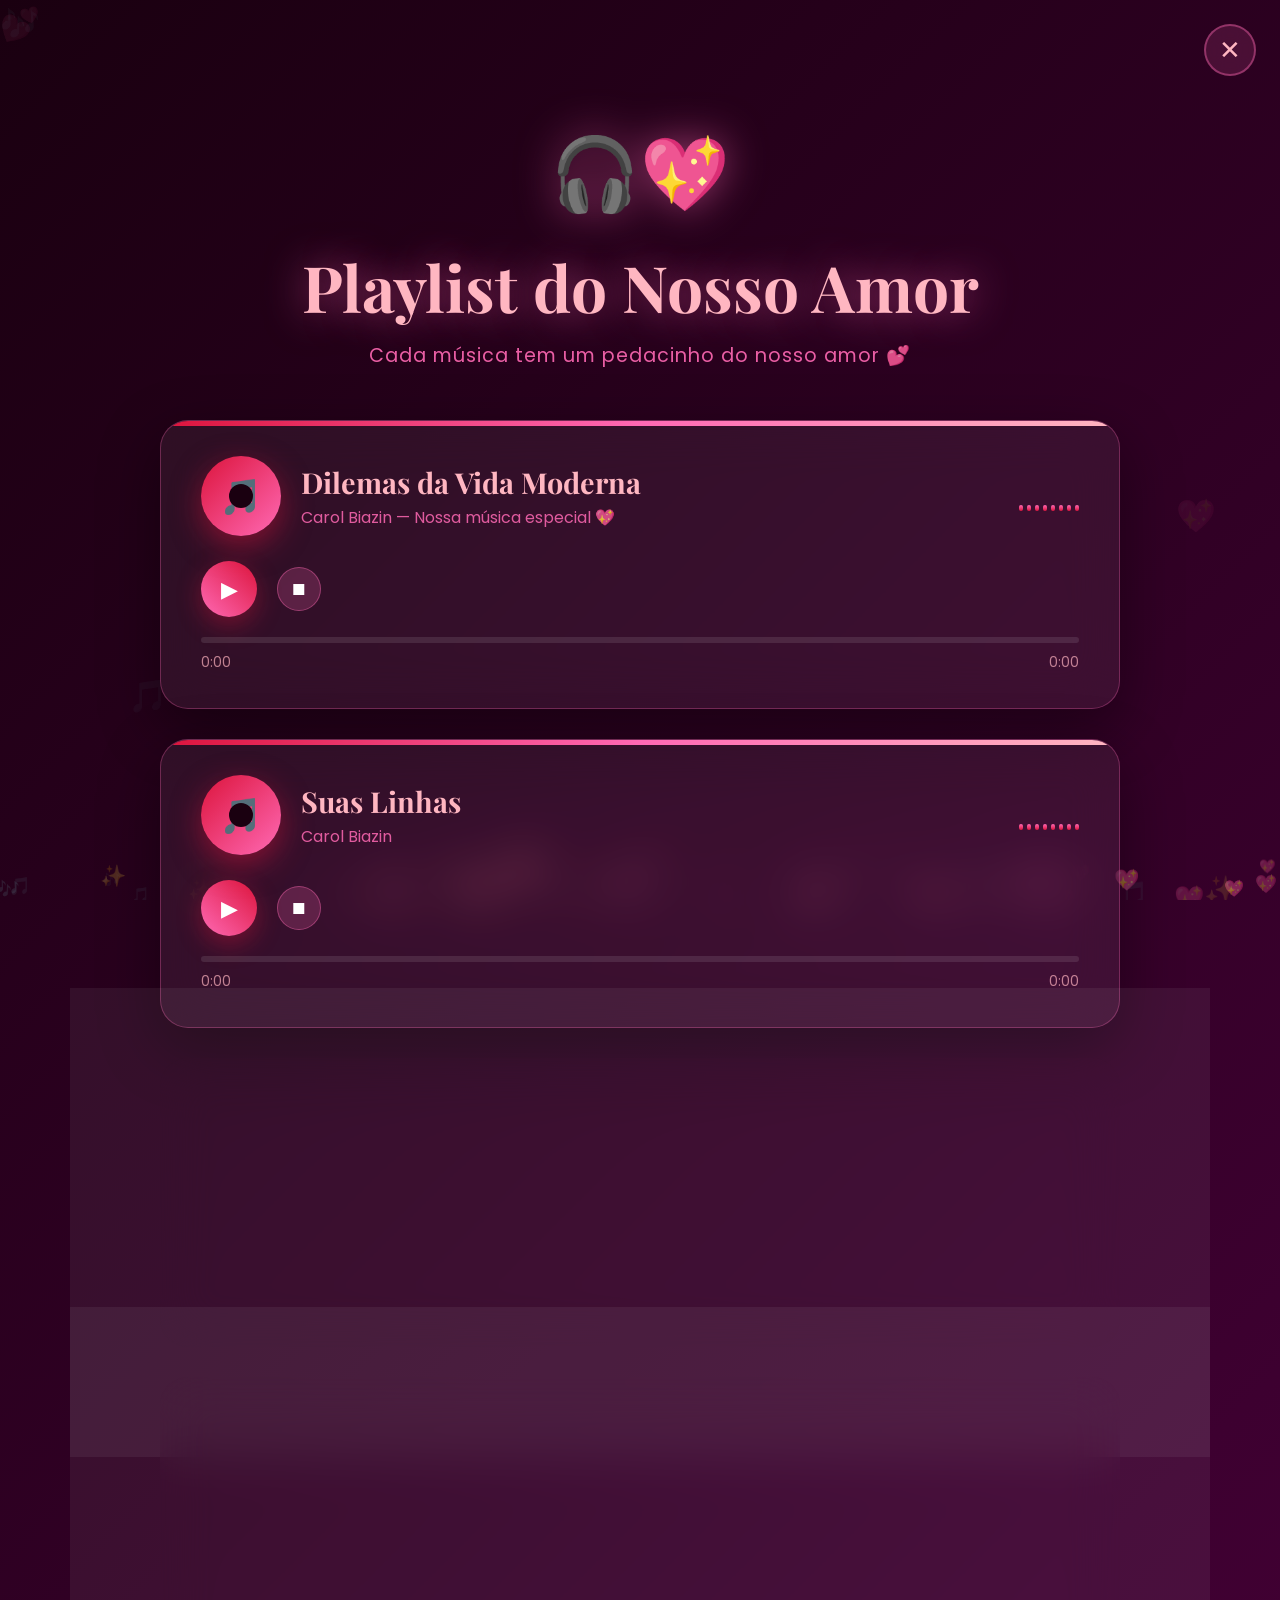
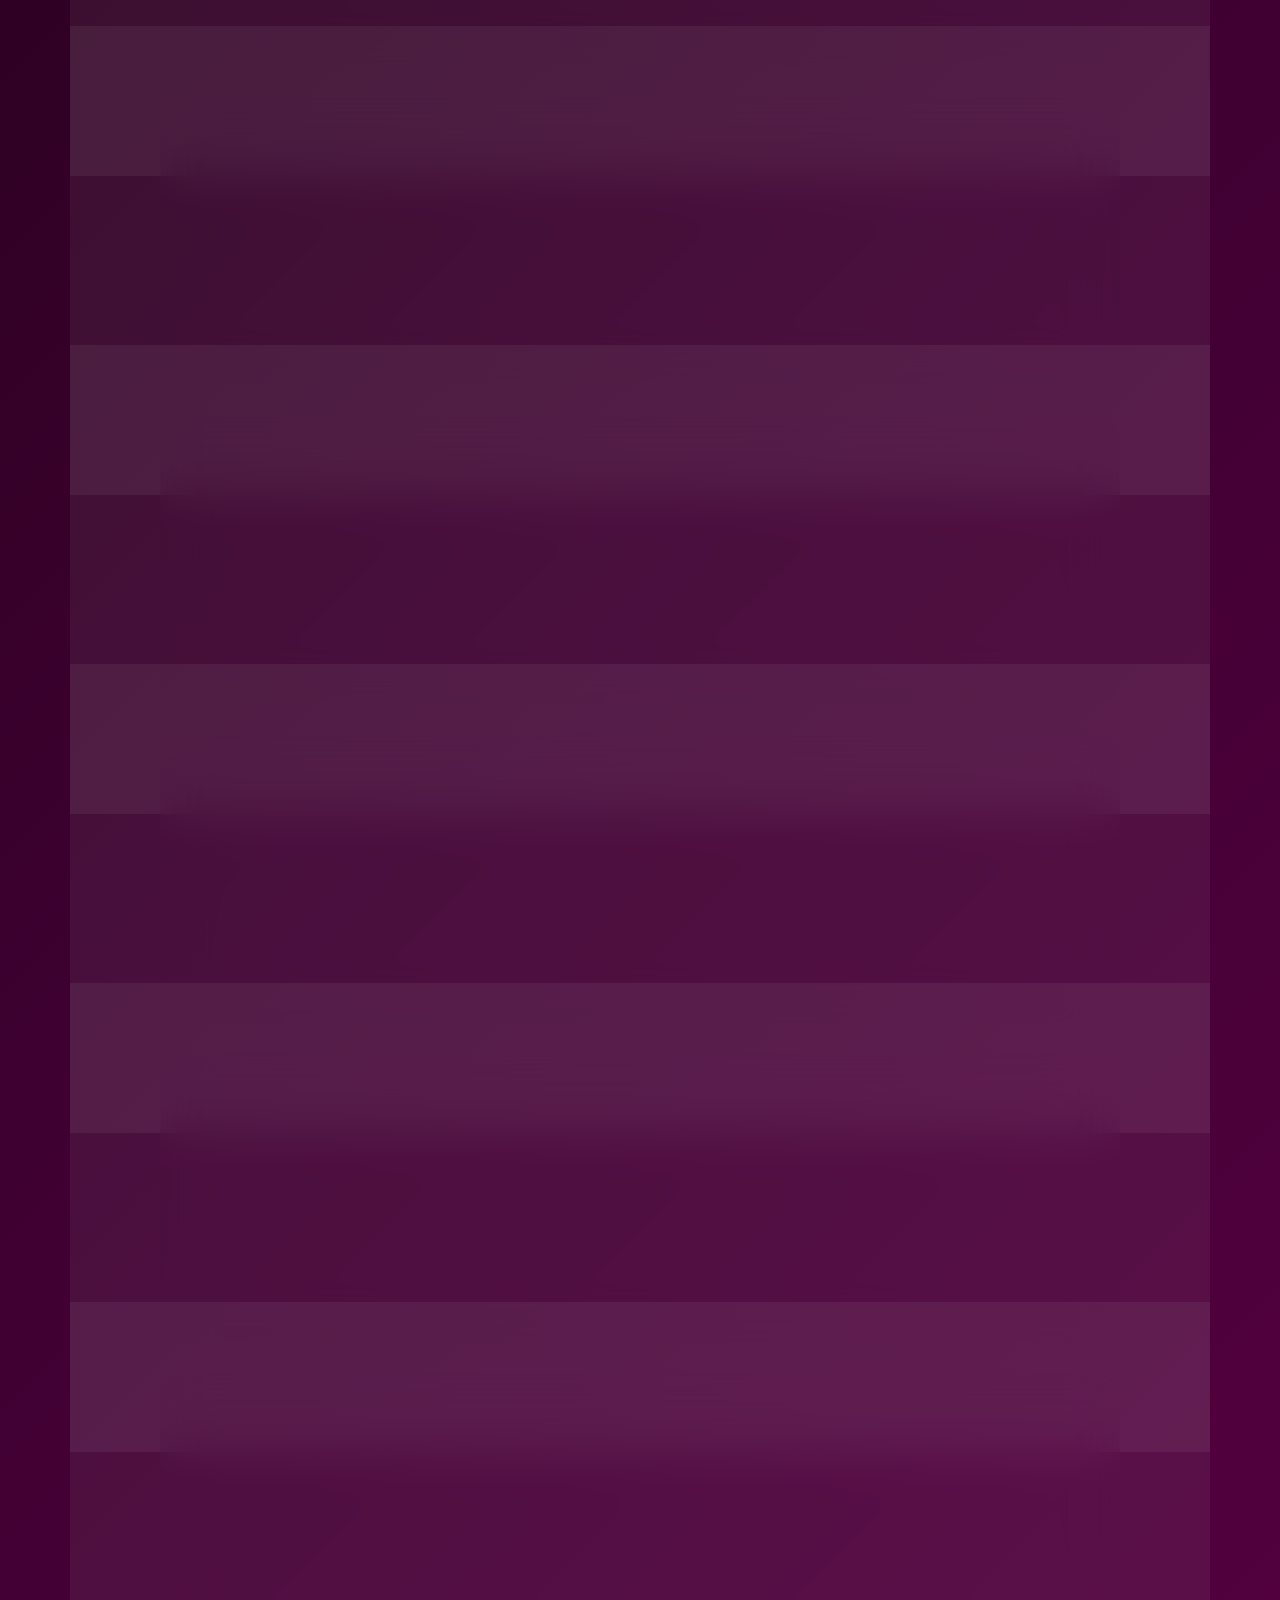
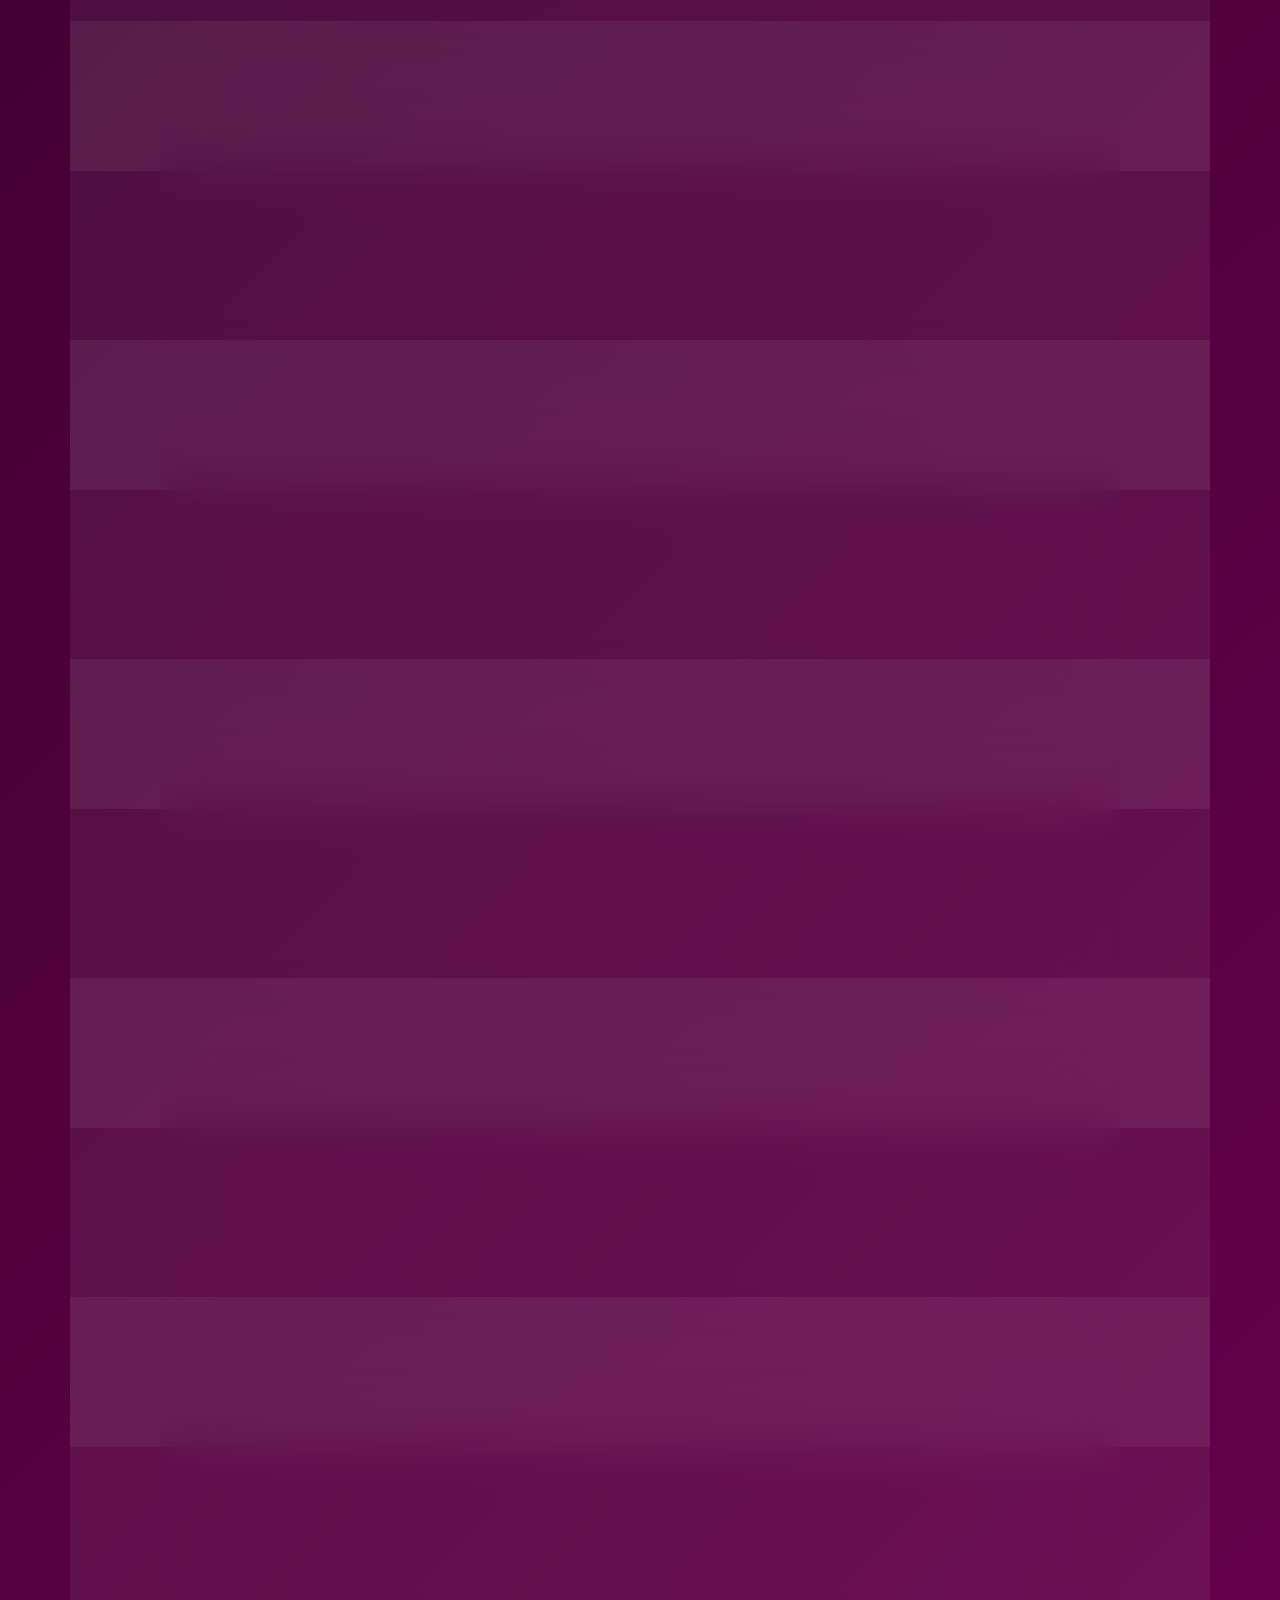
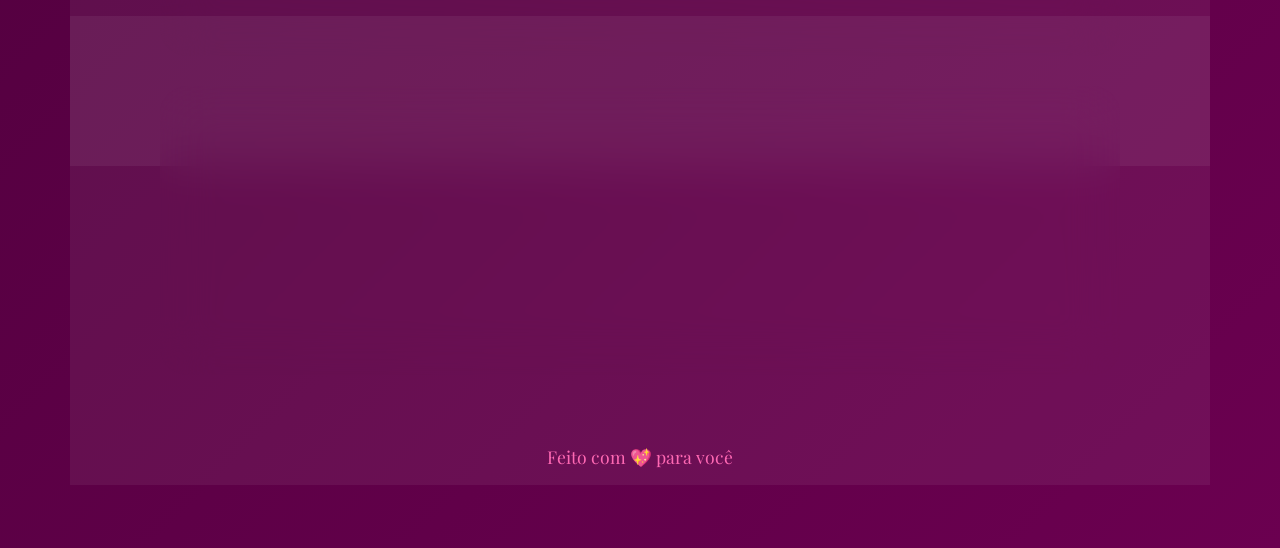
==== commit cdc0dd5c: "playlist-carol-biazin.html" ====
--- a/playlist-carol-biazin.html
+++ b/playlist-carol-biazin.html
@@ -409,7 +409,7 @@
                 <span class="current-time">0:00</span>
                 <span class="duration-time">0:00</span>
             </div>
-            <audio class="audio-el" src="./assets/musica1.mp3" preload="metadata"></audio>
+            <audio class="audio-el" src=".musica1.mp3" preload="metadata"></audio>
         </section>
 
         <section class="featured-player audio-player-block">
@@ -994,4 +994,4 @@
         });
     </script>
 </body>
-</html>+</html>
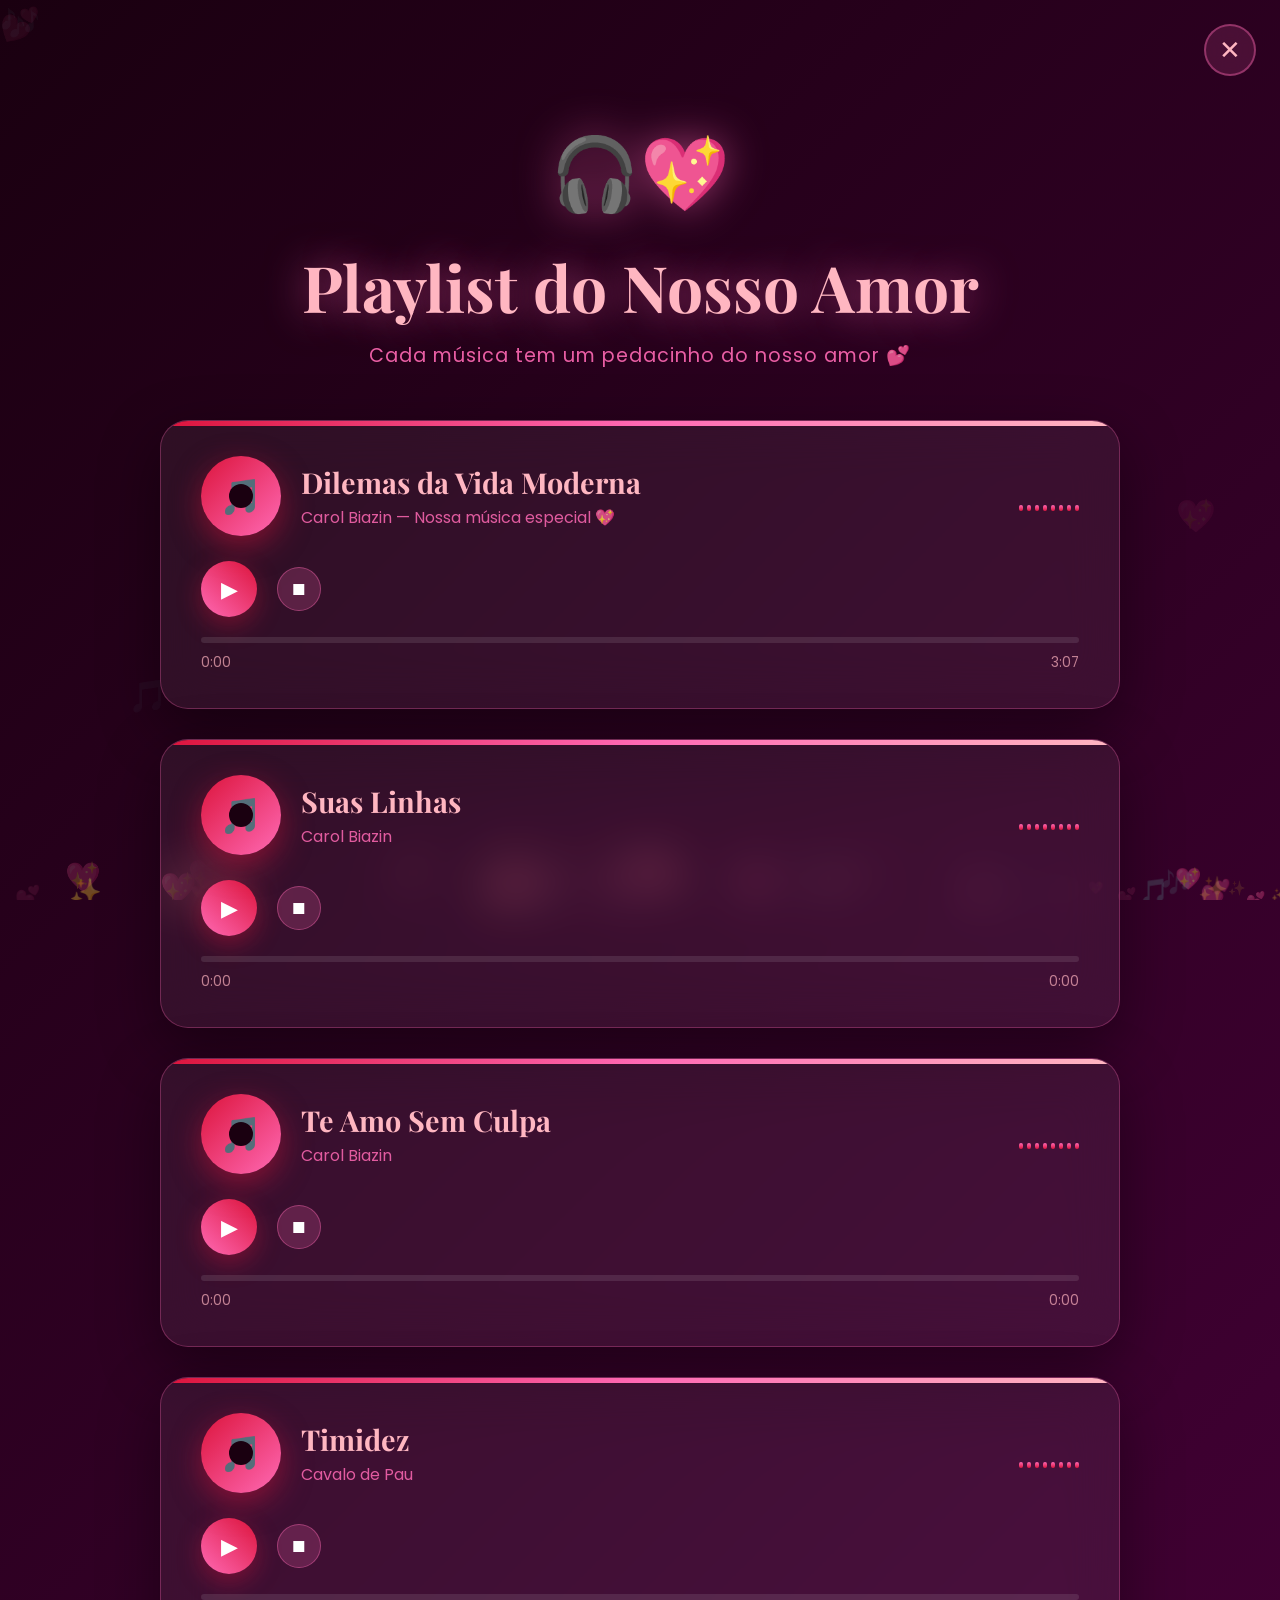
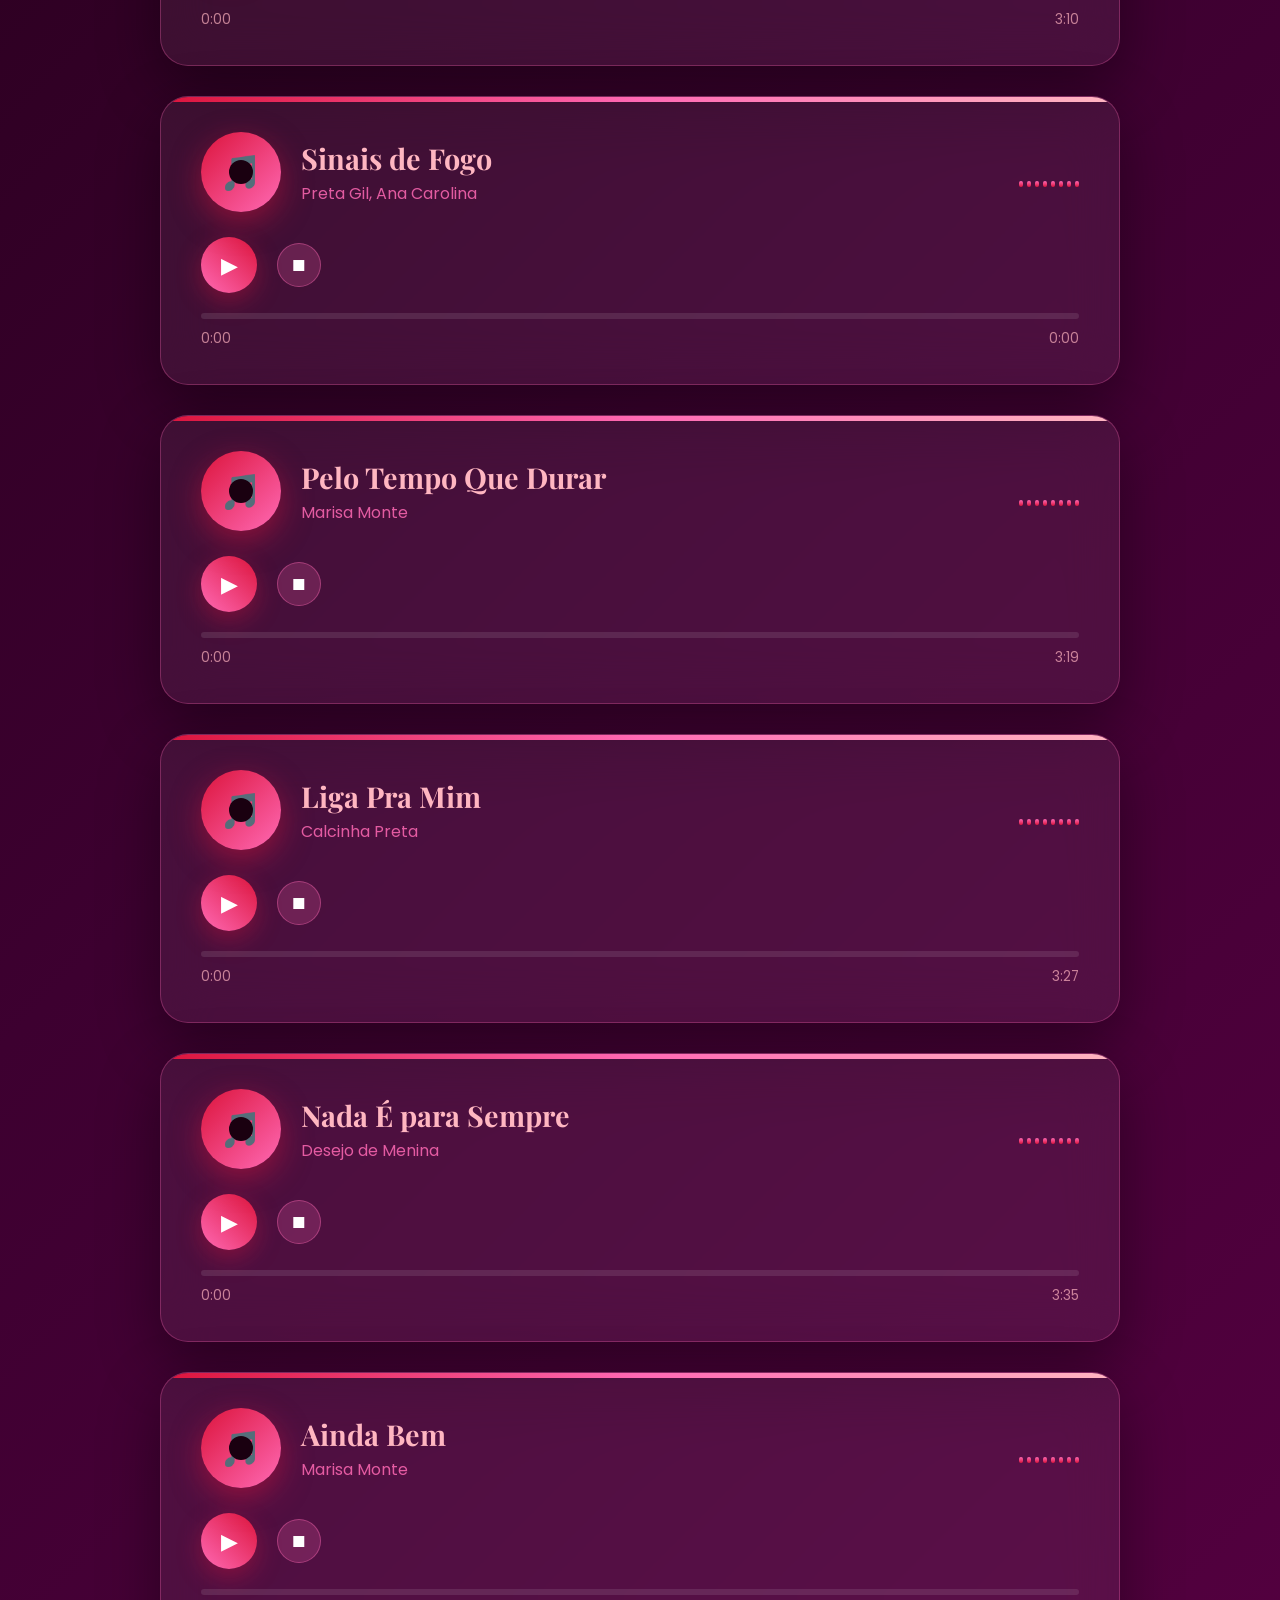
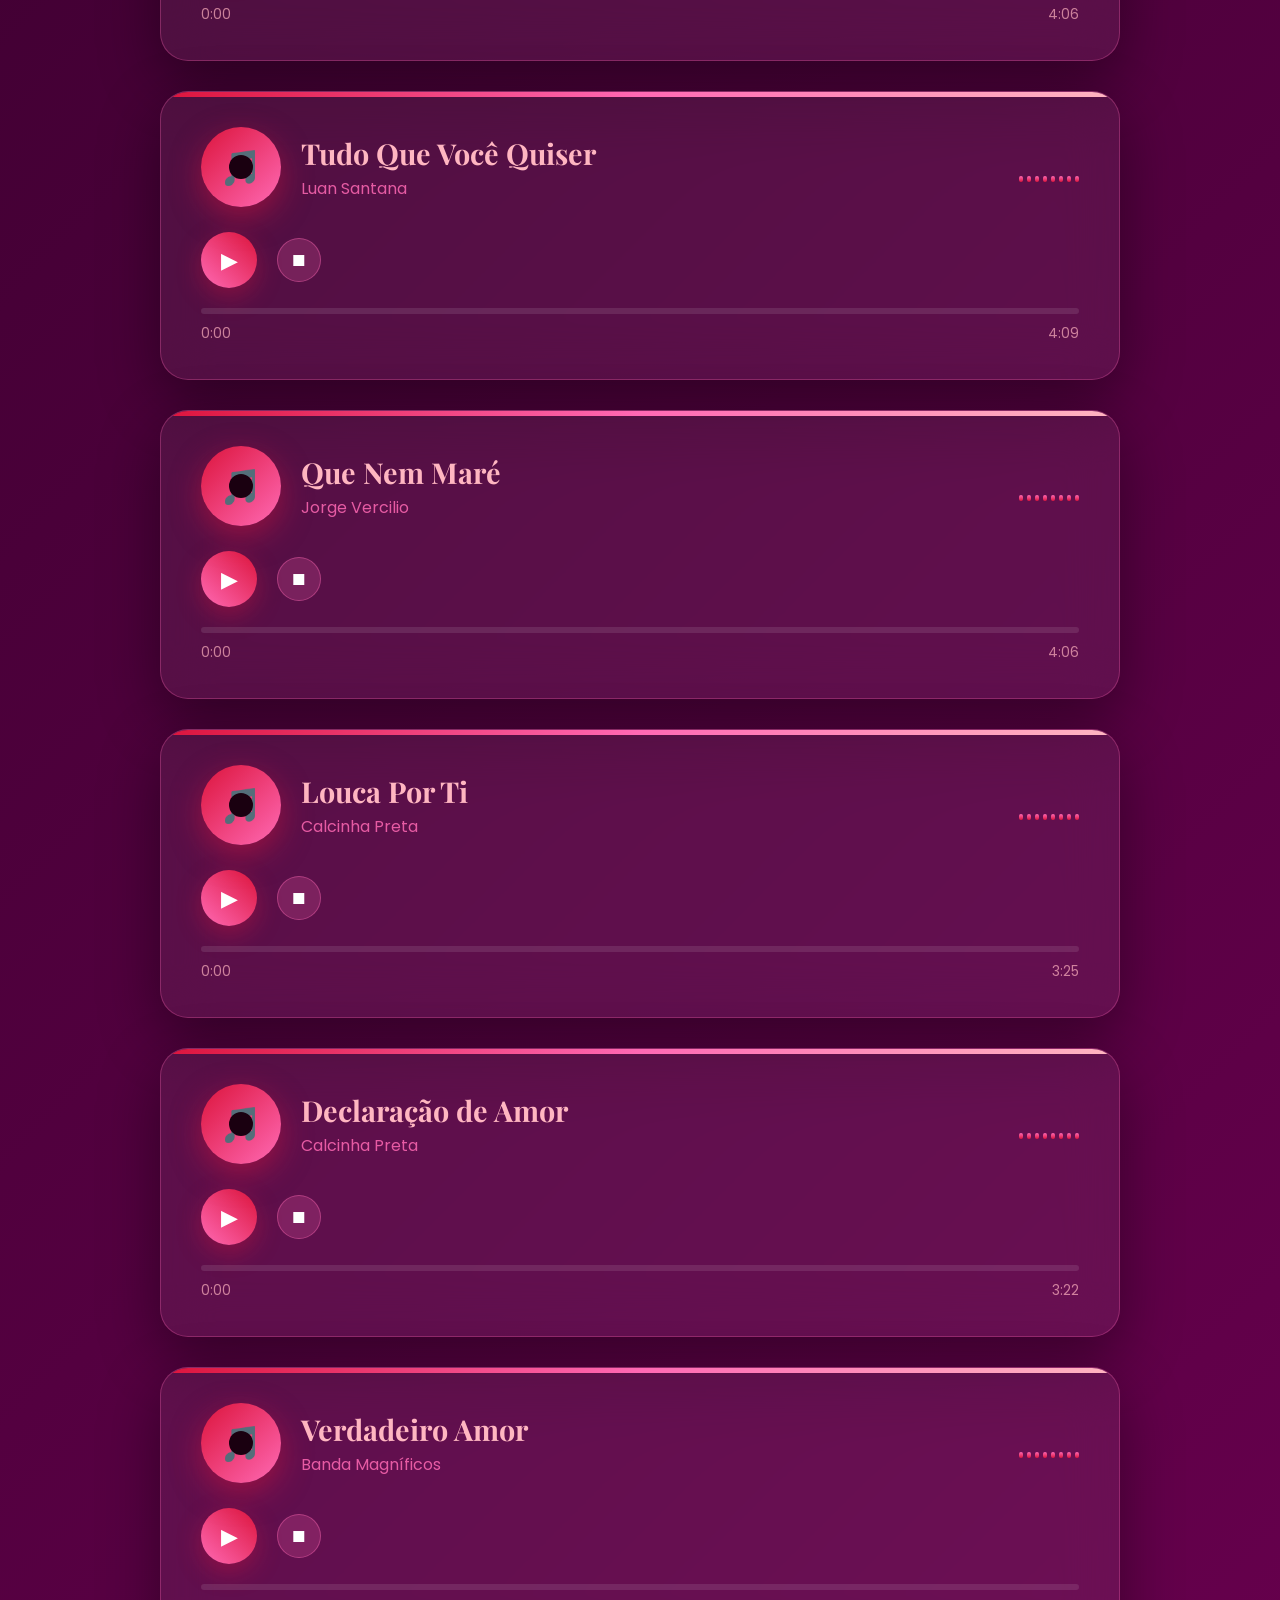
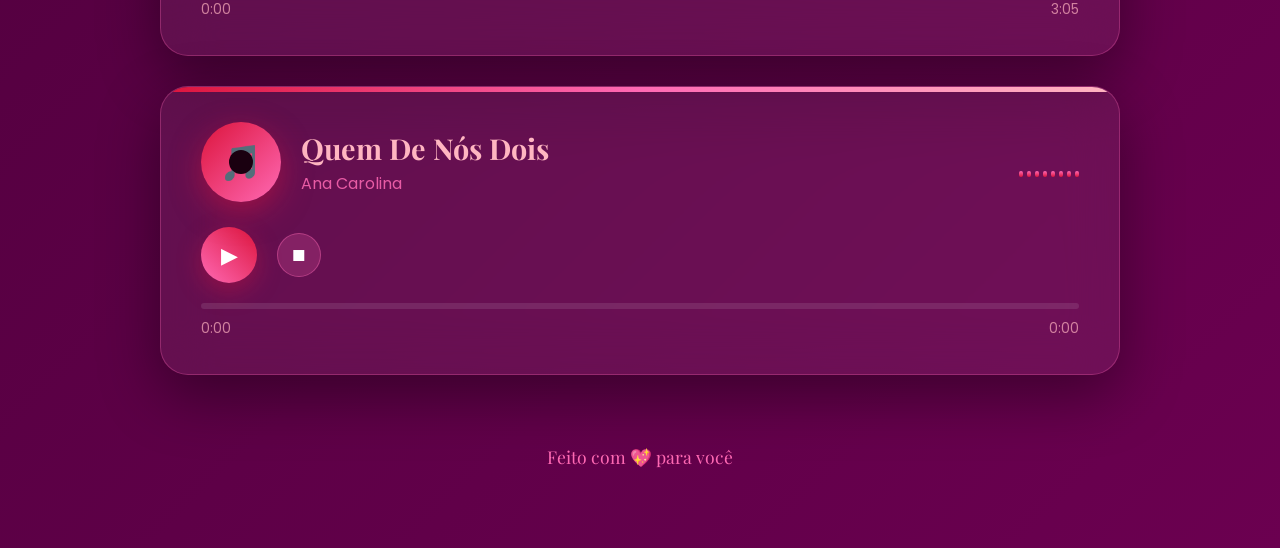
==== commit f274083d: "playlist-carol-biazin.html" ====
--- a/playlist-carol-biazin.html
+++ b/playlist-carol-biazin.html
@@ -409,7 +409,7 @@
                 <span class="current-time">0:00</span>
                 <span class="duration-time">0:00</span>
             </div>
-            <audio class="audio-el" src=".musica1.mp3" preload="metadata"></audio>
+            <audio class="audio-el" src="musica1.mp3" preload="metadata"></audio>
         </section>
 
         <section class="featured-player audio-player-block">
@@ -436,7 +436,7 @@
                 <span class="current-time">0:00</span>
                 <span class="duration-time">0:00</span>
             </div>
-            <audio class="audio-el" src="./assets/YouTube_Carol-Biazin-Suas-Linhas_Media_Yb9rPuGVSrU_009_128k.mp3" preload="metadata"></audio>
+            <audio class="audio-el" src="YouTube_Carol-Biazin-Suas-Linhas_Media_Yb9rPuGVSrU_009_128k.mp3" preload="metadata"></audio>
         </section>
 
         <section class="featured-player audio-player-block">
@@ -463,7 +463,7 @@
                 <span class="current-time">0:00</span>
                 <span class="duration-time">0:00</span>
             </div>
-            <audio class="audio-el" src="./assets/YouTube_Carol-Biazin-TE-AMO-SEM-CULPA_Media_8KY7Mg9UU-k_009_128k.mp3" preload="metadata"></audio>
+            <audio class="audio-el" src="YouTube_Carol-Biazin-TE-AMO-SEM-CULPA_Media_8KY7Mg9UU-k_009_128k.mp3" preload="metadata"></audio>
         </section>
 
         <section class="featured-player audio-player-block">
@@ -490,7 +490,7 @@
                 <span class="current-time">0:00</span>
                 <span class="duration-time">0:00</span>
             </div>
-            <audio class="audio-el" src="./assets/Timidez - Cavalo de Pau (128k).mp3" preload="metadata"></audio>
+            <audio class="audio-el" src="Timidez - Cavalo de Pau (128k).mp3" preload="metadata"></audio>
         </section>
 
         <section class="featured-player audio-player-block">
@@ -517,7 +517,7 @@
                 <span class="current-time">0:00</span>
                 <span class="duration-time">0:00</span>
             </div>
-            <audio class="audio-el" src="./assets/Preta Gil, Ana Carolina - Sinais De Fogo - Preta Gil (128k).mp3" preload="metadata"></audio>
+            <audio class="audio-el" src="Preta Gil, Ana Carolina - Sinais De Fogo - Preta Gil (128k).mp3" preload="metadata"></audio>
         </section>
 
         <section class="featured-player audio-player-block">
@@ -544,7 +544,7 @@
                 <span class="current-time">0:00</span>
                 <span class="duration-time">0:00</span>
             </div>
-            <audio class="audio-el" src="./assets/Pelo Tempo Que Durar - MARISAMONTE (128k).mp3" preload="metadata"></audio>
+            <audio class="audio-el" src="Pelo Tempo Que Durar - MARISAMONTE (128k).mp3" preload="metadata"></audio>
         </section>
 
         <section class="featured-player audio-player-block">
@@ -571,7 +571,7 @@
                 <span class="current-time">0:00</span>
                 <span class="duration-time">0:00</span>
             </div>
-            <audio class="audio-el" src="./assets/Paulinha & Marlus - Liga Pra Mim (Ao Vivo Em Montes Claros 2013) (VIDEO) - Arquivos Calcinha Preta (128k).mp3" preload="metadata"></audio>
+            <audio class="audio-el" src="Paulinha & Marlus - Liga Pra Mim (Ao Vivo Em Montes Claros 2013) (VIDEO) - Arquivos Calcinha Preta (128k).mp3" preload="metadata"></audio>
         </section>
 
         <section class="featured-player audio-player-block">
@@ -598,7 +598,7 @@
                 <span class="current-time">0:00</span>
                 <span class="duration-time">0:00</span>
             </div>
-            <audio class="audio-el" src="./assets/musica2.mp3" preload="metadata"></audio>
+            <audio class="audio-el" src="musica2.mp3" preload="metadata"></audio>
         </section>
 
         <section class="featured-player audio-player-block">
@@ -625,7 +625,7 @@
                 <span class="current-time">0:00</span>
                 <span class="duration-time">0:00</span>
             </div>
-            <audio class="audio-el" src="./assets/Marisa Monte - Ainda Bem - MARISAMONTE (128k).mp3" preload="metadata"></audio>
+            <audio class="audio-el" src="Marisa Monte - Ainda Bem - MARISAMONTE (128k).mp3" preload="metadata"></audio>
         </section>
 
         <section class="featured-player audio-player-block">
@@ -652,7 +652,7 @@
                 <span class="current-time">0:00</span>
                 <span class="duration-time">0:00</span>
             </div>
-            <audio class="audio-el" src="./assets/musica3.mp3" preload="metadata"></audio>
+            <audio class="audio-el" src="musica3.mp3" preload="metadata"></audio>
         </section>
 
         <section class="featured-player audio-player-block">
@@ -679,7 +679,7 @@
                 <span class="current-time">0:00</span>
                 <span class="duration-time">0:00</span>
             </div>
-            <audio class="audio-el" src="./assets/musica4.mp3" preload="metadata"></audio>
+            <audio class="audio-el" src="musica4.mp3" preload="metadata"></audio>
         </section>
 
         <section class="featured-player audio-player-block">
@@ -706,7 +706,7 @@
                 <span class="current-time">0:00</span>
                 <span class="duration-time">0:00</span>
             </div>
-            <audio class="audio-el" src="./assets/musica5.mp3" preload="metadata"></audio>
+            <audio class="audio-el" src="musica5.mp3" preload="metadata"></audio>
         </section>
 
         <section class="featured-player audio-player-block">
@@ -733,7 +733,7 @@
                 <span class="current-time">0:00</span>
                 <span class="duration-time">0:00</span>
             </div>
-            <audio class="audio-el" src="./assets/musica6.mp3" preload="metadata"></audio>
+            <audio class="audio-el" src="musica6.mp3" preload="metadata"></audio>
         </section>
 
         <section class="featured-player audio-player-block">
@@ -760,7 +760,7 @@
                 <span class="current-time">0:00</span>
                 <span class="duration-time">0:00</span>
             </div>
-            <audio class="audio-el" src="./assets/musica7.mp3" preload="metadata"></audio>
+            <audio class="audio-el" src="musica7.mp3" preload="metadata"></audio>
         </section>
 
         <section class="featured-player audio-player-block">
@@ -787,7 +787,7 @@
                 <span class="current-time">0:00</span>
                 <span class="duration-time">0:00</span>
             </div>
-            <audio class="audio-el" src="./assets/musica8.mp3" preload="metadata"></audio>
+            <audio class="audio-el" src="musica8.mp3" preload="metadata"></audio>
         </section>
 
         <footer class="page-footer">
